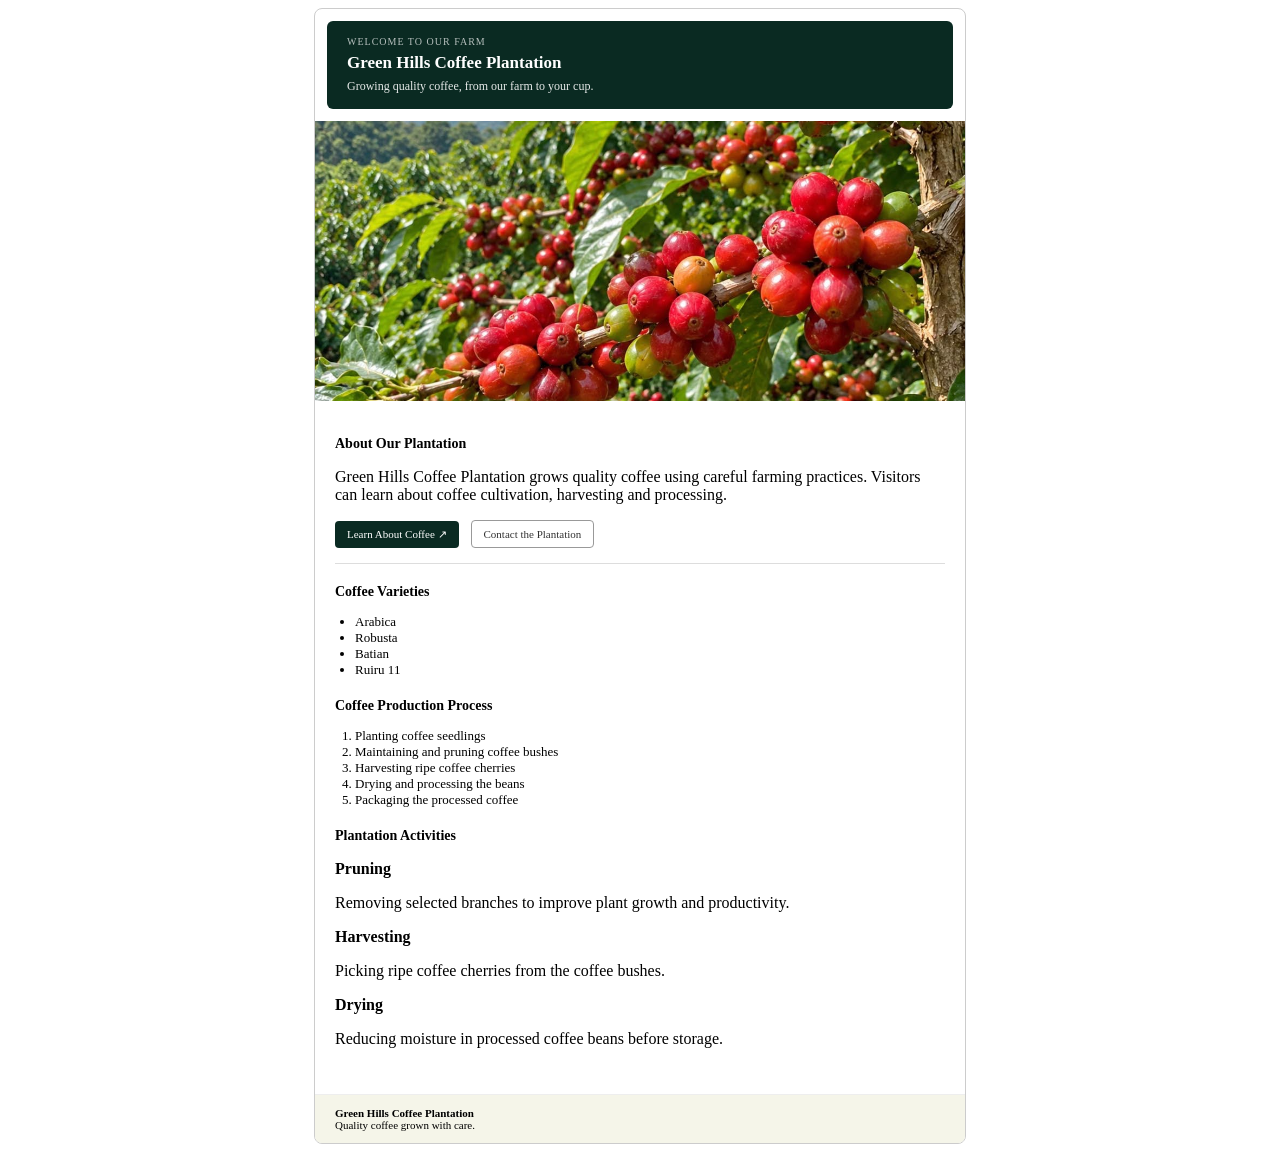
==== index.html @ d7909e5b "Add files via upload" ====
<!DOCTYPE html>
<html>
<head>
<title>Green Hills Coffee Plantation</title>
<link rel="stylesheet" href="style.css">
</head>
<body>
<div class="main-border">
    <div class="header">
        <p class="welcome">Welcome to our farm</p>
        <h1>Green Hills Coffee Plantation</h1>
        <p class="tagline">Growing quality coffee, from our farm to your cup.</p>
    </div>

    <img src="coffee pic.jpeg" class="main-image">

    <div class="container">
        <h3>About Our Plantation</h3>
        <p>Green Hills Coffee Plantation grows quality coffee using careful farming practices. Visitors can learn about coffee cultivation, harvesting and processing.</p>
        
        <a href="#" class="button-primary">Learn About Coffee ↗</a>
        <a href="#" class="button-secondary">Contact the Plantation</a>
        
        <hr style="margin:15px 0; border:0; border-top:1px solid #ddd;">
        
        <h3>Coffee Varieties</h3>
        <ul>
            <li>Arabica</li>
            <li>Robusta</li>
            <li>Batian</li>
            <li>Ruiru 11</li>
        </ul>

        <h3>Coffee Production Process</h3>
        <ol>
            <li>Planting coffee seedlings</li>
            <li>Maintaining and pruning coffee bushes</li>
            <li>Harvesting ripe coffee cherries</li>
            <li>Drying and processing the beans</li>
            <li>Packaging the processed coffee</li>
        </ol>

        <h3>Plantation Activities</h3>
        <p><strong>Pruning</strong></p>
        <p>Removing selected branches to improve plant growth and productivity.</p>
        
        <p><strong>Harvesting</strong></p>
        <p>Picking ripe coffee cherries from the coffee bushes.</p>
        
        <p><strong>Drying</strong></p>
        <p>Reducing moisture in processed coffee beans before storage.</p>
    </div>

    <footer>
        <strong>Green Hills Coffee Plantation</strong><br>
        Quality coffee grown with care.
    </footer>
</div>
</body>
</html>
---- style.css ----
<style>
body { margin:0; font-family: Arial, sans-serif; background:#f2f2f2; padding:15px; font-size:13px; line-height:1.5; color:#333; }
.main-border { border:1px solid #ccc; border-radius:8px; background:white; overflow:hidden; max-width:650px; margin:auto; }
.header { background:#0a2a22; color:white; padding:15px 20px; margin:12px; border-radius:6px; }
.welcome { font-size:10px; letter-spacing:1px; opacity:0.7; margin:0; text-transform:uppercase; }
.header h1 { margin:6px 0; font-size:17px; }
.tagline { font-size:12px; opacity:0.9; margin:0; }
.main-image { width:100%; height:280px; object-fit:cover; display:block; }
.container { padding:15px 20px; }
.container h3 { font-size:14px; margin-top:20px; }
.button-primary { background:#0a2a22; color:white; padding:7px 12px; text-decoration:none; border-radius:4px; font-size:11px; display:inline-block; }
.button-secondary { border:1px solid #999; color:#333; padding:7px 12px; text-decoration:none; border-radius:4px; font-size:11px; margin-left:8px; display:inline-block; }
ul, ol { padding-left:20px; font-size:13px; }
footer { background:#f5f5e9; padding:12px 20px; font-size:11px; border-top:1px solid #eee; margin-top:15px; }
</style>
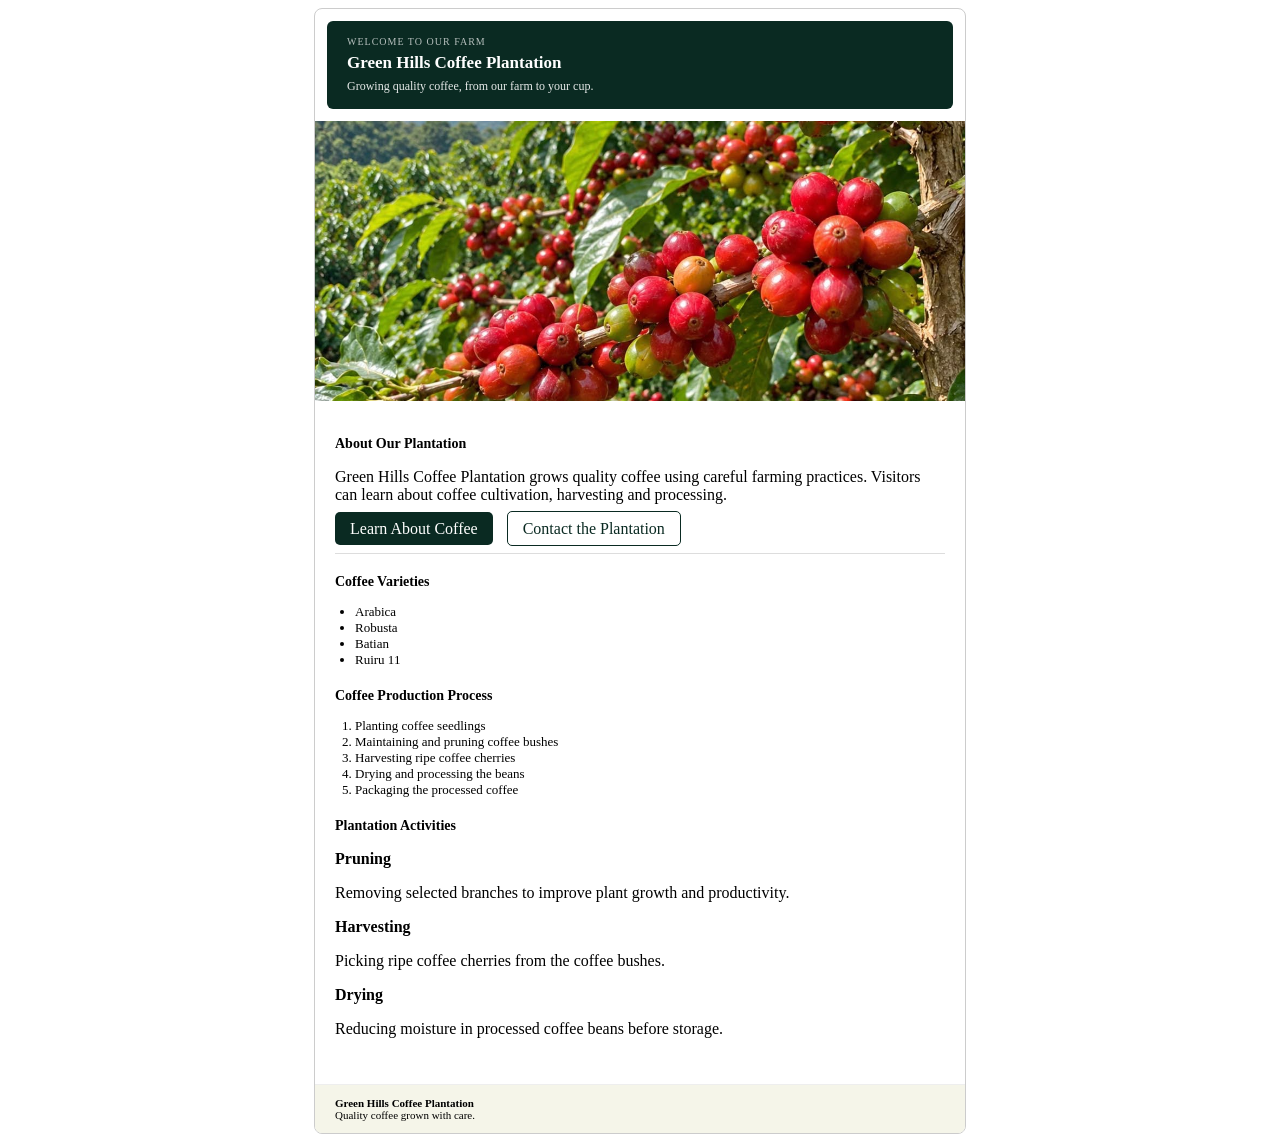
==== commit d694cd35: "Enhance links in index.html for coffee info and contact Updated links for learning about coffee and " ====
--- a/index.html
+++ b/index.html
@@ -17,10 +17,9 @@
     <div class="container">
         <h3>About Our Plantation</h3>
         <p>Green Hills Coffee Plantation grows quality coffee using careful farming practices. Visitors can learn about coffee cultivation, harvesting and processing.</p>
-        
-        <a href="#" class="button-primary">Learn About Coffee ↗</a>
-        <a href="#" class="button-secondary">Contact the Plantation</a>
-        
+      <a href="https://en.wikipedia.org/wiki/Coffee" target="_blank" style="background:#0a2a22; color:white; padding:8px 15px; text-decoration:none; border-radius:5px;">Learn About Coffee</a>
+        <a href="contact.html" style="border:1px solid #0a2a22; color:#0a2a22; padding:8px 15px; text-decoration:none; border-radius:5px; margin-left:10px;">Contact the Plantation</a>  
+      
         <hr style="margin:15px 0; border:0; border-top:1px solid #ddd;">
         
         <h3>Coffee Varieties</h3>
@@ -57,4 +56,4 @@
     </footer>
 </div>
 </body>
-</html>+</html>
